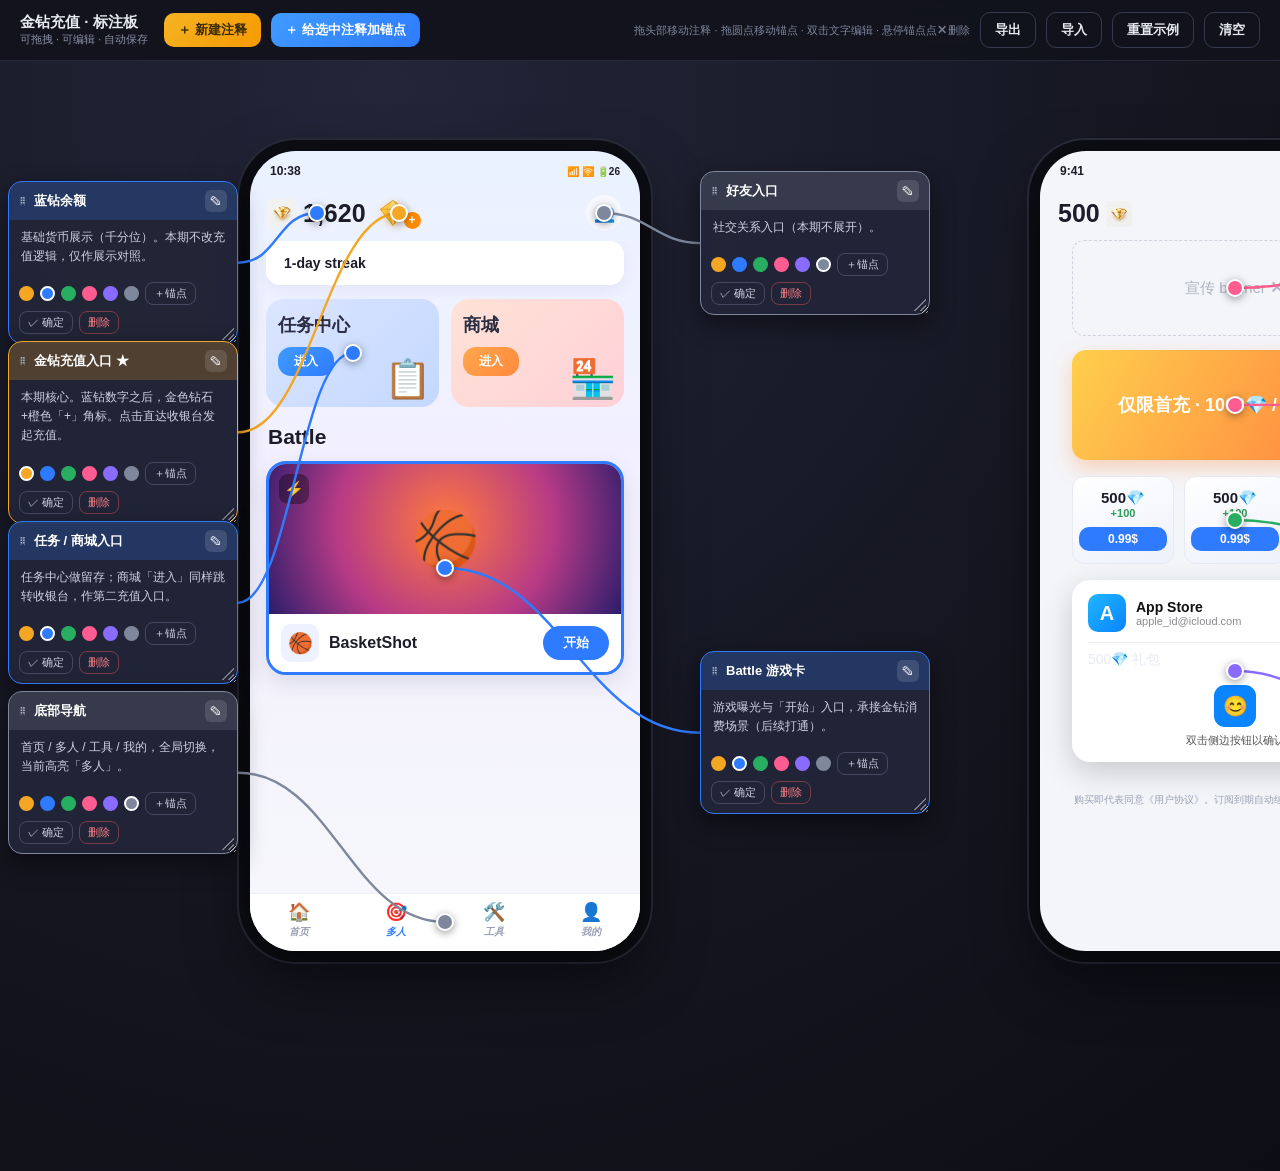
==== annotated.html @ d9003bb7 "feat: 金钻充值支付原型（收银台 + 首页入口 + 标注板 + CMS 商品后台 + 首页布局）" ====
<!DOCTYPE html>
<html lang="zh-CN">
<head>
<meta charset="UTF-8">
<meta name="viewport" content="width=device-width, initial-scale=1.0">
<title>金钻充值 · 可编辑交互标注板</title>
<style>
  * { margin: 0; padding: 0; box-sizing: border-box; -webkit-tap-highlight-color: transparent; }
  body {
    font-family: -apple-system, "SF Pro Text", "PingFang SC", "Segoe UI", Roboto, sans-serif;
    background: radial-gradient(circle at 30% 8%, #232539 0%, #14151f 60%, #0d0e15 100%);
    color: #e8eaf2;
    min-height: 100vh;
    padding: 0 0 80px;
  }

  /* ===== 顶部工具条 ===== */
  .toolbar {
    position: sticky; top: 0; z-index: 50;
    display: flex; align-items: center; gap: 10px; flex-wrap: wrap;
    padding: 12px 20px;
    background: rgba(18,19,28,0.92);
    backdrop-filter: blur(8px);
    border-bottom: 1px solid rgba(120,130,180,0.2);
  }
  .toolbar .title { font-size: 15px; font-weight: 800; margin-right: 6px; }
  .toolbar .title small { display:block; font-size:11px; font-weight:500; color:#8a90a6; }
  .btn {
    border: 1px solid rgba(140,150,200,0.3);
    background: #2a2c3a; color: #e8eaf2;
    font-size: 13px; font-weight: 600;
    padding: 8px 14px; border-radius: 10px; cursor: pointer;
    transition: all 0.15s;
  }
  .btn:hover { background: #353849; }
  .btn.primary { background: linear-gradient(135deg,#f5b324,#f59a00); color:#3a2a00; border:none; }
  .btn.blue { background: linear-gradient(135deg,#3f9bff,#2f7bff); color:#fff; border:none; }
  .btn.ghost { background: transparent; }
  .spacer { flex: 1; }
  .tip { font-size: 11px; color: #7e879c; }

  /* ===== 讲解板 ===== */
  .board {
    position: relative;
    width: 1680px;
    margin: 30px auto 0;
    min-height: 1000px;
  }
  #wire { position:absolute; inset:0; width:100%; height:100%; z-index:3; pointer-events:none; overflow:visible; }

  /* 手机外壳（背景参照，不可编辑） */
  .phone {
    position: absolute;
    width: 390px; height: 800px;
    background: linear-gradient(180deg, #eaf2ff, #f3f0ff 40%, #f6f7fb);
    border-radius: 46px; overflow: hidden;
    box-shadow: 0 24px 60px rgba(0,0,0,0.55), 0 0 0 11px #0d0e14, 0 0 0 13px #2a2c3a;
    display: flex; flex-direction: column; z-index: 2; user-select: none;
  }
  #phoneHome { left: 250px; top: 60px; }
  #phoneCashier { left: 1040px; top: 60px; background:#f4f5f9; }
  .phone-label { position:absolute; top:-42px; left:50%; transform:translateX(-50%); background:#2a2c3a; color:#fff; font-size:13px; font-weight:700; padding:6px 16px; border-radius:20px; white-space:nowrap; }

  .statusbar { height:40px; flex:0 0 auto; display:flex; align-items:center; justify-content:space-between; padding:0 20px; font-size:12px; font-weight:700; color:#1c1d28; }
  .sb-right { display:flex; gap:5px; font-size:10px; }
  .topbar { flex:0 0 auto; display:flex; align-items:center; justify-content:space-between; padding:4px 18px 10px; }
  .balance { display:flex; align-items:center; gap:12px; }
  .balance-item { display:flex; align-items:center; gap:7px; }
  .balance-num { font-size:25px; font-weight:800; color:#1c1d28; }
  .blue-gem { width:28px; height:28px; }
  .gold-gem-btn { border:none; background:transparent; padding:0; display:flex; align-items:center; gap:5px; }
  .gold-gem { width:30px; height:30px; filter:drop-shadow(0 2px 4px rgba(245,180,30,0.45)); }
  .gold-plus { width:17px; height:17px; margin-left:-9px; margin-top:14px; background:#ff8a00; color:#fff; border-radius:50%; font-size:12px; font-weight:800; line-height:17px; text-align:center; }
  .friends-btn { width:36px; height:36px; border-radius:50%; background:rgba(255,255,255,0.6); display:flex; align-items:center; justify-content:center; font-size:17px; border:none; }
  .content { flex:1 1 auto; overflow:hidden; padding:0 16px 12px; }
  .streak { background:#fff; border-radius:14px; padding:14px 18px; font-size:14px; font-weight:600; color:#1c1d28; box-shadow:0 4px 14px rgba(80,90,160,0.08); margin-bottom:14px; }
  .entry-row { display:grid; grid-template-columns:1fr 1fr; gap:12px; margin-bottom:18px; }
  .entry-card { border-radius:18px; padding:14px 12px; position:relative; overflow:hidden; min-height:108px; }
  .entry-card.task { background:linear-gradient(135deg,#dbe5ff,#c3d8ff); }
  .entry-card.shop { background:linear-gradient(135deg,#ffe2d6,#ffd0d8); }
  .entry-title { font-size:18px; font-weight:800; color:#2b2d42; }
  .entry-go { margin-top:10px; border:none; color:#fff; font-size:12px; font-weight:700; padding:6px 16px; border-radius:13px; }
  .entry-card.task .entry-go { background:linear-gradient(135deg,#3f9bff,#2f7bff); }
  .entry-card.shop .entry-go { background:linear-gradient(135deg,#ffa64d,#ff8a3d); }
  .entry-emoji { position:absolute; right:8px; bottom:6px; font-size:38px; }
  .section-title { font-size:21px; font-weight:800; color:#1c1d28; margin:2px 2px 12px; }
  .game-card { border-radius:20px; overflow:hidden; margin-bottom:16px; box-shadow:0 8px 22px rgba(40,50,90,0.12); }
  .game-card.featured { border:3px solid #2f7bff; }
  .game-hero { height:150px; display:flex; align-items:center; justify-content:center; font-size:54px; position:relative; }
  .game-hero.basket { background:radial-gradient(circle at 50% 40%, #ff7a3d, #b73a86 55%, #2a1d6b); }
  .flash-badge { position:absolute; top:10px; left:10px; width:30px; height:30px; background:rgba(0,0,0,0.35); border-radius:9px; display:flex; align-items:center; justify-content:center; font-size:16px; }
  .game-foot { display:flex; align-items:center; gap:10px; padding:10px 12px; background:#fff; }
  .game-thumb { width:38px; height:38px; border-radius:10px; display:flex; align-items:center; justify-content:center; font-size:20px; background:#eef1ff; }
  .game-name { flex:1; font-size:16px; font-weight:800; color:#1c1d28; }
  .game-start { border:none; background:#2f7bff; color:#fff; font-size:13px; font-weight:700; padding:8px 20px; border-radius:17px; }
  .tabbar { flex:0 0 auto; display:flex; background:#fff; border-top:1px solid #eef0f5; padding:7px 0 12px; }
  .tab { flex:1; display:flex; flex-direction:column; align-items:center; gap:2px; font-size:10px; font-weight:600; color:#9aa0b4; }
  .tab span { font-size:18px; }
  .tab.active { color:#2f7bff; }
  .cs-header { display:flex; align-items:center; padding:8px 18px 12px; }
  .cs-balance { display:flex; align-items:center; gap:6px; font-weight:800; font-size:24px; color:#1c1d28; }
  .cs-balance .blue-gem { width:26px; height:26px; }
  .promo { height:96px; border:1px dashed #cfd3dd; border-radius:12px; display:flex; align-items:center; justify-content:center; color:#aeb3c0; font-size:15px; margin:0 16px 14px; }
  .limited { margin:0 16px 16px; border-radius:14px; height:110px; background:linear-gradient(120deg,#ffcf4d,#ff7a3d); display:flex; align-items:center; justify-content:center; color:#fff; font-weight:800; font-size:18px; box-shadow:0 8px 20px rgba(255,140,60,0.35); }
  .grid { display:grid; grid-template-columns:repeat(3,1fr); gap:10px; padding:0 16px; }
  .pcell { background:linear-gradient(160deg,#fff,#eef1fb); border:1px solid #e7eaf3; border-radius:12px; padding:12px 6px; text-align:center; }
  .pcell .amt { font-size:15px; font-weight:800; color:#1c1d28; }
  .pcell .bonus { font-size:11px; color:#2f9d5b; font-weight:700; }
  .pcell .price { margin-top:8px; font-size:12px; font-weight:700; color:#fff; background:#2f7bff; border-radius:10px; padding:5px 0; }
  .legal2 { font-size:10px; color:#9aa0b4; padding:14px 18px 0; line-height:1.5; }
  .mini-sheet { margin:16px; border-radius:18px; background:#fff; box-shadow:0 10px 30px rgba(0,0,0,0.18); padding:14px 16px; }
  .ms-head { display:flex; align-items:center; gap:10px; margin-bottom:10px; }
  .ms-icon { width:38px; height:38px; border-radius:10px; background:linear-gradient(135deg,#1fb6ff,#0a84ff); color:#fff; font-weight:800; font-size:20px; display:flex; align-items:center; justify-content:center; }
  .ms-title { font-size:14px; font-weight:700; color:#111; }
  .ms-sub { font-size:11px; color:#8a8a8e; }
  .ms-row { display:flex; justify-content:space-between; font-size:14px; padding:8px 0; border-top:0.5px solid #eee; }
  .ms-face { text-align:center; font-size:11px; color:#555; margin-top:8px; }
  .ms-face .fid { width:42px; height:42px; border-radius:11px; background:#0a84ff; margin:0 auto 6px; display:flex; align-items:center; justify-content:center; color:#fff; font-size:20px; }

  /* ===== 可编辑注释卡 ===== */
  .note {
    position: absolute;
    width: 230px;
    min-width: 170px; min-height: 110px;
    max-width: 640px; max-height: 680px;
    background: rgba(34,37,55,0.95);
    border: 1.5px solid var(--c, #2f7bff);
    border-radius: 14px;
    box-shadow: 0 10px 26px rgba(0,0,0,0.45);
    z-index: 6;
    display: flex; flex-direction: column;
    resize: both; overflow: hidden;
  }
  .note.selected { box-shadow: 0 0 0 3px var(--c,#2f7bff), 0 10px 26px rgba(0,0,0,0.5); }
  /* 自定义缩放抓手（装饰，真实缩放走原生 resize 角区） */
  .note::after {
    content:""; position:absolute; right:3px; bottom:3px;
    width:12px; height:12px; pointer-events:none; opacity:0.75;
    background: linear-gradient(135deg, transparent 0 48%, rgba(255,255,255,0.55) 48% 58%, transparent 58% 72%, rgba(255,255,255,0.55) 72% 82%, transparent 82%);
  }
  .note-head {
    flex:0 0 auto;
    display:flex; align-items:center; gap:8px;
    padding:8px 10px; cursor:move;
    background: color-mix(in srgb, var(--c,#2f7bff) 22%, transparent);
    border-radius: 12px 12px 0 0;
  }
  .note-head .grip { color:#aeb4c8; font-size:13px; }
  .note-title {
    flex:1; font-size:13px; font-weight:800; color:#fff;
    outline:none; min-width:0;
  }
  .note-title:focus { background:rgba(255,255,255,0.08); border-radius:5px; }
  .edit-toggle {
    flex:0 0 auto; border:none; background:rgba(255,255,255,0.12); color:#fff;
    width:22px; height:22px; border-radius:6px; cursor:pointer; font-size:12px;
  }
  .note.editing .edit-toggle { display:none; }
  /* 正文：Markdown 预览 */
  .note-body {
    flex:1 1 auto; overflow:auto;
    font-size:12px; line-height:1.6; color:#cdd2e2;
    padding:8px 12px 10px; word-break:break-word;
  }
  .note.editing .note-body { display:none; }
  /* 正文：Markdown 编辑 */
  .note-edit {
    display:none; flex:1 1 auto; min-height:70px;
    margin:8px 10px; padding:6px 8px;
    background:#1b1d2a; color:#e8eaf2;
    border:1px solid rgba(140,150,200,0.35); border-radius:8px;
    font-family:inherit; font-size:12px; line-height:1.5; resize:none; outline:none;
  }
  .note.editing .note-edit { display:block; }
  /* Markdown 渲染样式 */
  .note-body.md h1 { font-size:15px; margin:4px 0 6px; color:#fff; }
  .note-body.md h2 { font-size:14px; margin:4px 0 5px; color:#fff; }
  .note-body.md h3 { font-size:13px; margin:3px 0 4px; color:#eef; }
  .note-body.md p  { margin:0 0 6px; }
  .note-body.md ul, .note-body.md ol { margin:0 0 6px; padding-left:18px; }
  .note-body.md li { margin:2px 0; }
  .note-body.md strong { color:#fff; }
  .note-body.md em { color:#dfe3f0; }
  .note-body.md code { background:rgba(255,255,255,0.12); padding:1px 5px; border-radius:5px; font-family:ui-monospace,Menlo,monospace; font-size:11px; color:#ffd27a; }
  .note-body.md pre { background:#15161f; padding:8px 10px; border-radius:8px; overflow:auto; margin:0 0 6px; }
  .note-body.md pre code { background:none; padding:0; color:#cfe3ff; }
  .note-body.md a { color:#7fb6ff; }
  .note-body.md blockquote { border-left:3px solid var(--c,#2f7bff); margin:0 0 6px; padding:2px 0 2px 10px; color:#aab1c6; }
  .note-body.md hr { border:none; border-top:1px solid rgba(255,255,255,0.2); margin:8px 0; }
  .note-foot { flex:0 0 auto; display:flex; align-items:center; gap:6px; padding:6px 10px 9px; flex-wrap:wrap; }
  .swatch { width:15px; height:15px; border-radius:50%; cursor:pointer; border:2px solid transparent; }
  .swatch.on { border-color:#fff; }
  .mini { font-size:11px; padding:3px 8px; border-radius:8px; border:1px solid rgba(150,160,200,0.3); background:transparent; color:#cdd2e2; cursor:pointer; }
  .mini:hover { background:rgba(255,255,255,0.08); }
  .mini.del { color:#ff8088; border-color:rgba(255,90,100,0.4); }

  /* 锚点 */
  .anchor {
    position:absolute; z-index:5;
    width:18px; height:18px; margin:-9px 0 0 -9px;
    border-radius:50%;
    background: var(--c,#2f7bff);
    border:2.5px solid #fff;
    box-shadow:0 2px 8px rgba(0,0,0,0.4);
    cursor:grab;
  }
  .anchor:hover { transform:scale(1.25); }
  .anchor.dragging { cursor:grabbing; }
  .anchor .x {
    position:absolute; top:-9px; right:-9px;
    width:15px; height:15px; border-radius:50%;
    background:#ff5a64; color:#fff; font-size:10px; line-height:15px; text-align:center;
    display:none; cursor:pointer;
  }
  .anchor:hover .x { display:block; }

  .empty-hint { position:absolute; left:50%; top:920px; transform:translateX(-50%); color:#5a607a; font-size:12px; }
</style>
</head>
<body>
  <div class="toolbar">
    <div class="title">金钻充值 · 标注板<small>可拖拽 · 可编辑 · 自动保存</small></div>
    <button class="btn primary" id="addNote">＋ 新建注释</button>
    <button class="btn blue" id="addAnchor">＋ 给选中注释加锚点</button>
    <span class="spacer"></span>
    <span class="tip">拖头部移动注释 · 拖圆点移动锚点 · 双击文字编辑 · 悬停锚点点✕删除</span>
    <button class="btn ghost" id="exportBtn">导出</button>
    <button class="btn ghost" id="importBtn">导入</button>
    <button class="btn ghost" id="resetBtn">重置示例</button>
    <button class="btn ghost" id="clearBtn">清空</button>
    <input type="file" id="fileInput" accept="application/json" style="display:none">
  </div>

  <div class="board" id="board">
    <svg id="wire"></svg>

    <!-- ===== 首页（背景参照） ===== -->
    <div class="phone" id="phoneHome">
      <div class="phone-label">① 首页（入口）</div>
      <div class="statusbar"><span>10:38</span><span class="sb-right">📶 🛜 🔋26</span></div>
      <div class="topbar">
        <div class="balance">
          <div class="balance-item" data-node="蓝钻余额"><img class="blue-gem" src="assets/gem.png" alt="蓝钻"><span class="balance-num">1,620</span></div>
          <button class="gold-gem-btn" data-node="金钻入口">
            <svg class="gold-gem" viewBox="0 0 48 48"><defs><linearGradient id="g1" x1="0" y1="0" x2="1" y2="1"><stop offset="0%" stop-color="#ffe27a"/><stop offset="45%" stop-color="#ffc01e"/><stop offset="100%" stop-color="#f59a00"/></linearGradient></defs><polygon points="24,4 44,18 24,44 4,18" fill="url(#g1)" stroke="#e08800" stroke-width="1.2"/><polygon points="24,4 32,18 24,44 16,18" fill="#fff4c2" opacity="0.55"/><line x1="4" y1="18" x2="44" y2="18" stroke="#e08800" stroke-width="1"/></svg>
            <span class="gold-plus">+</span>
          </button>
        </div>
        <button class="friends-btn" data-node="好友">👥</button>
      </div>
      <div class="content">
        <div class="streak" data-node="streak">1-day streak</div>
        <div class="entry-row">
          <div class="entry-card task" data-node="任务中心"><div class="entry-title">任务中心</div><button class="entry-go">进入</button><span class="entry-emoji">📋</span></div>
          <div class="entry-card shop" data-node="商城入口"><div class="entry-title">商城</div><button class="entry-go">进入</button><span class="entry-emoji">🏪</span></div>
        </div>
        <h2 class="section-title">Battle</h2>
        <div class="game-card featured" data-node="游戏卡">
          <div class="game-hero basket"><div class="flash-badge">⚡</div>🏀</div>
          <div class="game-foot"><div class="game-thumb">🏀</div><div class="game-name">BasketShot</div><button class="game-start">开始</button></div>
        </div>
      </div>
      <nav class="tabbar" data-node="底部导航">
        <div class="tab"><span>🏠</span><em>首页</em></div>
        <div class="tab active"><span>🎯</span><em>多人</em></div>
        <div class="tab"><span>🛠️</span><em>工具</em></div>
        <div class="tab"><span>👤</span><em>我的</em></div>
      </nav>
    </div>

    <!-- ===== 收银台（背景参照） ===== -->
    <div class="phone" id="phoneCashier">
      <div class="phone-label">② 收银台（支付）</div>
      <div class="statusbar"><span>9:41</span><span class="sb-right">📶 🛜 🔋</span></div>
      <div class="cs-header"><div class="cs-balance" data-node="余额"><span class="balance-num">500</span><img class="blue-gem" src="assets/gem.png"></div></div>
      <div class="content" style="overflow:hidden;">
        <div class="promo" data-node="宣传Banner">宣传 banner ✕</div>
        <div class="limited" data-node="限量首充卡">仅限首充 · 1000💎 / US$0.99</div>
        <div class="grid" data-node="商品档位">
          <div class="pcell"><div class="amt">500💎</div><div class="bonus">+100</div><div class="price">0.99$</div></div>
          <div class="pcell"><div class="amt">500💎</div><div class="bonus">+100</div><div class="price">0.99$</div></div>
          <div class="pcell"><div class="amt">500💎</div><div class="bonus">+100</div><div class="price">0.99$</div></div>
        </div>
        <div class="mini-sheet" data-node="支付面板">
          <div class="ms-head"><div class="ms-icon">A</div><div><div class="ms-title">App Store</div><div class="ms-sub">apple_id@icloud.com</div></div></div>
          <div class="ms-row"><span>500💎 礼包</span><span>¥6.00</span></div>
          <div class="ms-face"><div class="fid">😊</div>双击侧边按钮以确认</div>
        </div>
        <p class="legal2">购买即代表同意《用户协议》。订阅到期自动续费，可随时取消。</p>
      </div>
    </div>
  </div>

  <script>
  (function () {
    const board = document.getElementById('board');
    const svg = document.getElementById('wire');
    const SVGNS = 'http://www.w3.org/2000/svg';
    const KEY = 'payAnnoState_v2';
    const COLORS = ['#f5a623','#2f7bff','#27ae60','#ff5d8f','#8a6bff','#7e879c'];

    let state = { notes: [] };
    let selectedId = null;
    let uid = Date.now();
    const nid = () => 'n' + (++uid);
    const aid = () => 'a' + (++uid);

    /* ---------- 坐标工具 ---------- */
    function boardPoint(clientX, clientY) {
      const b = board.getBoundingClientRect();
      return { x: clientX - b.left, y: clientY - b.top };
    }
    function rectIn(el) {
      const b = board.getBoundingClientRect();
      const r = el.getBoundingClientRect();
      return { x:r.left-b.left, y:r.top-b.top, w:r.width, h:r.height,
               cx:r.left-b.left+r.width/2, cy:r.top-b.top+r.height/2 };
    }

    /* ---------- 持久化 ---------- */
    function save() { try { localStorage.setItem(KEY, JSON.stringify(state)); } catch(e){} }
    function load() {
      try { const s = localStorage.getItem(KEY); if (s) { state = JSON.parse(s); return true; } } catch(e){}
      return false;
    }

    /* ---------- 渲染 ---------- */
    const noteEls = new Map();   // id -> element
    const anchorEls = new Map(); // anchorId -> {el, noteId}

    function clearDom() {
      noteEls.forEach(el => el.remove()); noteEls.clear();
      anchorEls.forEach(o => o.el.remove()); anchorEls.clear();
    }

    function buildNote(note) {
      const el = document.createElement('div');
      el.className = 'note';
      el.style.setProperty('--c', note.color);
      el.style.left = note.x + 'px';
      el.style.top = note.y + 'px';
      if (note.w) el.style.width = note.w + 'px';
      if (note.h) el.style.height = note.h + 'px';
      el.dataset.id = note.id;
      el.innerHTML = `
        <div class="note-head">
          <span class="grip">⠿</span>
          <div class="note-title" contenteditable="true" spellcheck="false"></div>
          <button class="edit-toggle" title="编辑 / 预览（Markdown）">✎</button>
        </div>
        <div class="note-body md"></div>
        <textarea class="note-edit" spellcheck="false" placeholder="支持 Markdown：**粗体** *斜体* # 标题 - 列表 \`代码\` [链接](url) > 引用"></textarea>
        <div class="note-foot">
          ${COLORS.map(c => `<span class="swatch" data-c="${c}" style="background:${c}"></span>`).join('')}
          <button class="mini addA">＋锚点</button>
          <button class="mini done">✓ 确定</button>
          <button class="mini del">删除</button>
        </div>`;
      el.querySelector('.note-title').textContent = note.title || '新注释';
      el.querySelector('.note-body').textContent = note.body || '点击编辑说明…';
      board.appendChild(el);
      noteEls.set(note.id, el);

      // 选中
      el.addEventListener('mousedown', () => selectNote(note.id));
      // 编辑文字
      el.querySelector('.note-title').addEventListener('input', e => { note.title = e.target.textContent; save(); });
      el.querySelector('.note-body').addEventListener('input', e => { note.body = e.target.textContent; save(); });
      // 颜色
      el.querySelectorAll('.swatch').forEach(s => {
        if (s.dataset.c === note.color) s.classList.add('on');
        s.addEventListener('click', () => {
          note.color = s.dataset.c;
          el.style.setProperty('--c', note.color);
          el.querySelectorAll('.swatch').forEach(x => x.classList.toggle('on', x.dataset.c === note.color));
          (note.anchors||[]).forEach(a => { const ao = anchorEls.get(a.id); if (ao) ao.el.style.setProperty('--c', note.color); });
          drawWires(); save();
        });
      });
      // 加锚点
      el.querySelector('.addA').addEventListener('click', () => addAnchor(note));
      // 删除
      el.querySelector('.del').addEventListener('click', () => removeNote(note.id));
      // 拖拽（头部）
      makeDraggable(el.querySelector('.note-head'), (dx,dy) => {
        note.x += dx; note.y += dy;
        el.style.left = note.x + 'px'; el.style.top = note.y + 'px';
        drawWires();
      }, save);

      (note.anchors || []).forEach(a => buildAnchor(note, a));
    }

    function buildAnchor(note, a) {
      const el = document.createElement('div');
      el.className = 'anchor';
      el.style.setProperty('--c', note.color);
      el.style.left = a.x + 'px'; el.style.top = a.y + 'px';
      el.innerHTML = `<span class="x">✕</span>`;
      board.appendChild(el);
      anchorEls.set(a.id, { el, noteId: note.id });

      el.querySelector('.x').addEventListener('click', (e) => { e.stopPropagation(); removeAnchor(note.id, a.id); });
      makeDraggable(el, (dx,dy) => {
        a.x += dx; a.y += dy;
        el.style.left = a.x + 'px'; el.style.top = a.y + 'px';
        drawWires();
      }, save, true);
    }

    function render() {
      clearDom();
      state.notes.forEach(buildNote);
      drawWires();
      updateSelection();
    }

    /* ---------- 连线 ---------- */
    function curve(x1,y1,x2,y2,color) {
      const dx = Math.max(40, Math.abs(x2-x1)*0.45);
      const c1x = x1 + (x2>x1?dx:-dx), c2x = x2 + (x2>x1?-dx:dx);
      const p = document.createElementNS(SVGNS,'path');
      p.setAttribute('d', `M ${x1} ${y1} C ${c1x} ${y1} ${c2x} ${y2} ${x2} ${y2}`);
      p.setAttribute('fill','none'); p.setAttribute('stroke',color);
      p.setAttribute('stroke-width','2.4'); p.setAttribute('stroke-linecap','round');
      svg.appendChild(p);
    }
    function drawWires() {
      while (svg.firstChild) svg.removeChild(svg.firstChild);
      state.notes.forEach(note => {
        const nEl = noteEls.get(note.id); if (!nEl) return;
        const n = rectIn(nEl);
        (note.anchors||[]).forEach(a => {
          const ao = anchorEls.get(a.id); if (!ao) return;
          const ax = a.x, ay = a.y;
          // 注释卡取靠近锚点的一侧边中点
          const startX = (ax > n.cx) ? n.x + n.w : n.x;
          const startY = n.cy;
          curve(startX, startY, ax, ay, note.color);
        });
      });
    }

    /* ---------- 拖拽通用 ---------- */
    function makeDraggable(handle, onMove, onEnd, isAnchor) {
      handle.addEventListener('pointerdown', (e) => {
        if (e.target.isContentEditable) return;
        if (e.target.classList && e.target.classList.contains('x')) return;
        e.preventDefault();
        handle.setPointerCapture(e.pointerId);
        if (isAnchor) handle.classList.add('dragging');
        let last = { x: e.clientX, y: e.clientY };
        const move = (ev) => {
          const dx = ev.clientX - last.x, dy = ev.clientY - last.y;
          last = { x: ev.clientX, y: ev.clientY };
          onMove(dx, dy);
        };
        const up = (ev) => {
          handle.releasePointerCapture(e.pointerId);
          handle.removeEventListener('pointermove', move);
          handle.removeEventListener('pointerup', up);
          if (isAnchor) handle.classList.remove('dragging');
          onEnd && onEnd();
        };
        handle.addEventListener('pointermove', move);
        handle.addEventListener('pointerup', up);
      });
    }

    /* ---------- 操作 ---------- */
    function viewCenter() {
      // 在当前可视区域中心放置
      const x = board.scrollLeft + window.scrollX;
      return { x: (window.innerWidth/2) - board.getBoundingClientRect().left + 0, y: 200 + window.scrollY };
    }
    function addNote(opts) {
      const note = Object.assign({
        id: nid(), x: 40, y: 120, color: COLORS[0],
        title: '新注释', body: '点击编辑说明…', anchors: []
      }, opts || {});
      state.notes.push(note);
      buildNote(note);
      selectNote(note.id);
      drawWires(); save();
      return note;
    }
    function addAnchor(note) {
      const nEl = noteEls.get(note.id); const n = rectIn(nEl);
      const a = { id: aid(), x: n.cx + (n.cx < 840 ? 180 : -180), y: n.cy };
      note.anchors = note.anchors || [];
      note.anchors.push(a);
      buildAnchor(note, a);
      drawWires(); save();
    }
    function removeNote(id) {
      const i = state.notes.findIndex(n => n.id === id);
      if (i < 0) return;
      (state.notes[i].anchors||[]).forEach(a => { const ao = anchorEls.get(a.id); if (ao){ao.el.remove(); anchorEls.delete(a.id);} });
      const el = noteEls.get(id); if (el){ el.remove(); noteEls.delete(id); }
      state.notes.splice(i,1);
      if (selectedId === id) selectedId = null;
      drawWires(); save();
    }
    function removeAnchor(noteId, anchorId) {
      const note = state.notes.find(n => n.id === noteId); if (!note) return;
      note.anchors = (note.anchors||[]).filter(a => a.id !== anchorId);
      const ao = anchorEls.get(anchorId); if (ao){ ao.el.remove(); anchorEls.delete(anchorId); }
      drawWires(); save();
    }
    function selectNote(id) {
      selectedId = id; updateSelection();
    }
    function updateSelection() {
      noteEls.forEach((el,id) => el.classList.toggle('selected', id === selectedId));
    }

    /* ---------- 示例数据（基于 UI 节点定位锚点） ---------- */
    function seed() {
      state = { notes: [] };
      clearDom();
      const defs = [
        { node:'蓝钻余额', color:'#2f7bff', x:8,   y:90,  title:'蓝钻余额', body:'基础货币展示（千分位）。本期不改充值逻辑，仅作展示对照。' },
        { node:'金钻入口', color:'#f5a623', x:8,   y:250, title:'金钻充值入口 ★', body:'本期核心。蓝钻数字之后，金色钻石+橙色「+」角标。点击直达收银台发起充值。' },
        { node:'任务中心', color:'#2f7bff', x:8,   y:430, title:'任务 / 商城入口', body:'任务中心做留存；商城「进入」同样跳转收银台，作第二充值入口。' },
        { node:'底部导航', color:'#7e879c', x:8,   y:600, title:'底部导航', body:'首页 / 多人 / 工具 / 我的，全局切换，当前高亮「多人」。' },
        { node:'好友',     color:'#7e879c', x:700, y:80,  title:'好友入口', body:'社交关系入口（本期不展开）。' },
        { node:'游戏卡',   color:'#2f7bff', x:700, y:560, title:'Battle 游戏卡', body:'游戏曝光与「开始」入口，承接金钻消费场景（后续打通）。' },
        { node:'宣传Banner', color:'#ff5d8f', x:1450, y:80,  title:'宣传 Banner', body:'运营位，可关闭；关闭后下方内容自动上移。' },
        { node:'限量首充卡', color:'#ff5d8f', x:1450, y:230, title:'限量首充卡', body:'仅限首次购买的高性价比礼包，刺激首充转化。' },
        { node:'商品档位',  color:'#27ae60', x:1450, y:400, title:'商品档位', body:'多档礼包（如 500💎+100 / 0.99$）。点击发起购买，未登录先拦截登录。' },
        { node:'支付面板',  color:'#8a6bff', x:1450, y:580, title:'支付确认面板', body:'iOS：App Store + Face ID 双击确认；Android：Google Play + 购买。成功后余额累加并提示到账。' },
      ];
      defs.forEach(d => {
        const target = board.querySelector(`[data-node="${d.node}"]`);
        const note = { id: nid(), x:d.x, y:d.y, color:d.color, title:d.title, body:d.body, anchors:[] };
        if (target) { const t = rectIn(target); note.anchors.push({ id: aid(), x: t.cx, y: t.cy }); }
        state.notes.push(note);
      });
      render(); save();
    }

    /* ---------- 工具条 ---------- */
    document.getElementById('addNote').addEventListener('click', () => {
      addNote({ x: board.scrollLeft + 60, y: 90 });
    });
    document.getElementById('addAnchor').addEventListener('click', () => {
      const note = state.notes.find(n => n.id === selectedId);
      if (!note) { alert('请先点选一张注释卡，再添加锚点'); return; }
      addAnchor(note);
    });
    document.getElementById('resetBtn').addEventListener('click', () => {
      if (confirm('重置为示例标注？当前修改会丢失。')) seed();
    });
    document.getElementById('clearBtn').addEventListener('click', () => {
      if (confirm('清空所有注释与锚点？')) { state = { notes: [] }; render(); save(); }
    });
    document.getElementById('exportBtn').addEventListener('click', () => {
      const blob = new Blob([JSON.stringify(state,null,2)], {type:'application/json'});
      const a = document.createElement('a');
      a.href = URL.createObjectURL(blob); a.download = 'annotations.json'; a.click();
      URL.revokeObjectURL(a.href);
    });
    document.getElementById('importBtn').addEventListener('click', () => document.getElementById('fileInput').click());
    document.getElementById('fileInput').addEventListener('change', (e) => {
      const f = e.target.files[0]; if (!f) return;
      const r = new FileReader();
      r.onload = () => { try { state = JSON.parse(r.result); render(); save(); } catch(err){ alert('文件解析失败'); } };
      r.readAsText(f); e.target.value = '';
    });

    // 点空白处取消选中
    board.addEventListener('mousedown', (e) => {
      if (e.target === board || e.target === svg) { selectedId = null; updateSelection(); }
    });

    window.addEventListener('resize', drawWires);
    window.addEventListener('scroll', drawWires);

    /* ---------- 启动 ---------- */
    function start() {
      if (load() && state.notes && state.notes.length) render();
      else seed();
    }
    // 等图片加载完再定位示例锚点
    const imgs = Array.from(document.images);
    let pending = imgs.filter(i => !i.complete).length;
    if (pending === 0) start();
    else imgs.forEach(i => i.addEventListener('load', () => { if (--pending === 0) start(); }, { once:true }));
    setTimeout(() => { if (!noteEls.size) start(); }, 600);
  })();
  </script>
</body>
</html>
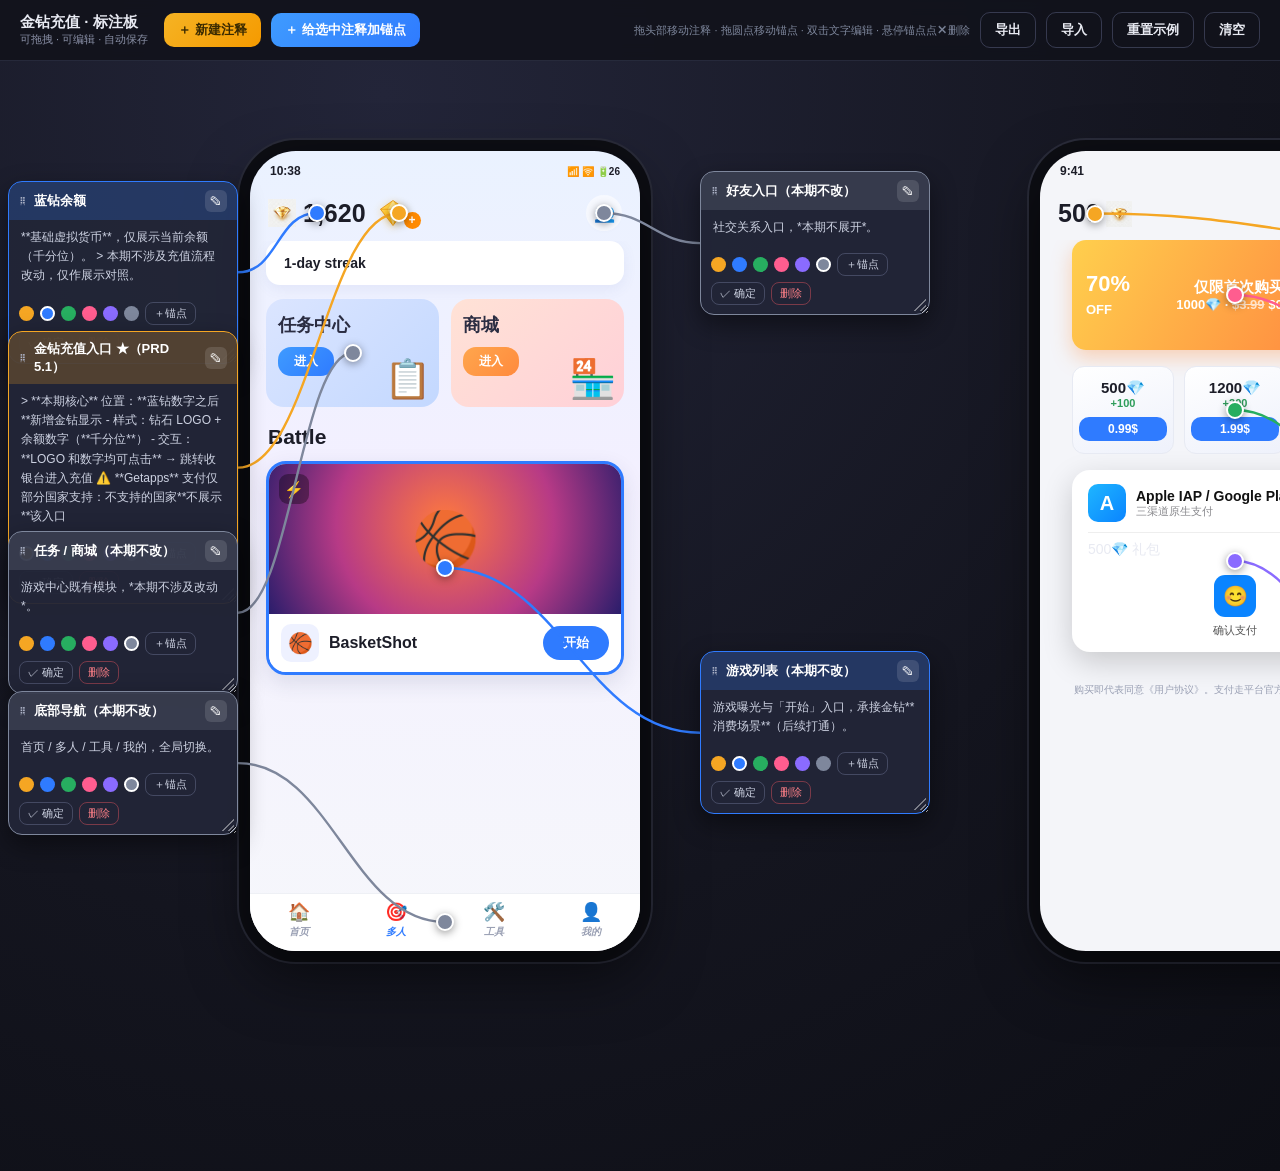
==== commit 1fba53c0: "docs: 按 PRD V1.5 更新交互标注板（三渠道支付/Getapps/首充卡规则/购买流程）；补全首页布局" ====
--- a/annotated.html
+++ b/annotated.html
@@ -274,19 +274,22 @@
       <div class="statusbar"><span>9:41</span><span class="sb-right">📶 🛜 🔋</span></div>
       <div class="cs-header"><div class="cs-balance" data-node="余额"><span class="balance-num">500</span><img class="blue-gem" src="assets/gem.png"></div></div>
       <div class="content" style="overflow:hidden;">
-        <div class="promo" data-node="宣传Banner">宣传 banner ✕</div>
-        <div class="limited" data-node="限量首充卡">仅限首充 · 1000💎 / US$0.99</div>
+        <div class="limited" data-node="限量首充卡" style="justify-content:space-between;padding:0 14px">
+          <div style="font-size:22px;font-weight:800;line-height:1.05">70%<br><span style="font-size:13px">OFF</span></div>
+          <div style="text-align:center"><div style="font-size:15px;font-weight:800">仅限首次购买</div><div style="font-size:13px">1000💎 · <s style="opacity:.7">$3.99</s> <b>$0.99</b></div></div>
+          <div style="font-size:30px">🎁</div>
+        </div>
         <div class="grid" data-node="商品档位">
           <div class="pcell"><div class="amt">500💎</div><div class="bonus">+100</div><div class="price">0.99$</div></div>
-          <div class="pcell"><div class="amt">500💎</div><div class="bonus">+100</div><div class="price">0.99$</div></div>
-          <div class="pcell"><div class="amt">500💎</div><div class="bonus">+100</div><div class="price">0.99$</div></div>
+          <div class="pcell"><div class="amt">1200💎</div><div class="bonus">+300</div><div class="price">1.99$</div></div>
+          <div class="pcell"><div class="amt">3000💎</div><div class="bonus">+900</div><div class="price">4.99$</div></div>
         </div>
         <div class="mini-sheet" data-node="支付面板">
-          <div class="ms-head"><div class="ms-icon">A</div><div><div class="ms-title">App Store</div><div class="ms-sub">apple_id@icloud.com</div></div></div>
+          <div class="ms-head"><div class="ms-icon">A</div><div><div class="ms-title">Apple IAP / Google Play / Mi Pay</div><div class="ms-sub">三渠道原生支付</div></div></div>
           <div class="ms-row"><span>500💎 礼包</span><span>¥6.00</span></div>
-          <div class="ms-face"><div class="fid">😊</div>双击侧边按钮以确认</div>
-        </div>
-        <p class="legal2">购买即代表同意《用户协议》。订阅到期自动续费，可随时取消。</p>
+          <div class="ms-face"><div class="fid">😊</div>确认支付</div>
+        </div>
+        <p class="legal2">购买即代表同意《用户协议》。支付走平台官方通道。</p>
       </div>
     </div>
   </div>
@@ -519,16 +522,16 @@
       state = { notes: [] };
       clearDom();
       const defs = [
-        { node:'蓝钻余额', color:'#2f7bff', x:8,   y:90,  title:'蓝钻余额', body:'基础货币展示（千分位）。本期不改充值逻辑，仅作展示对照。' },
-        { node:'金钻入口', color:'#f5a623', x:8,   y:250, title:'金钻充值入口 ★', body:'本期核心。蓝钻数字之后，金色钻石+橙色「+」角标。点击直达收银台发起充值。' },
-        { node:'任务中心', color:'#2f7bff', x:8,   y:430, title:'任务 / 商城入口', body:'任务中心做留存；商城「进入」同样跳转收银台，作第二充值入口。' },
-        { node:'底部导航', color:'#7e879c', x:8,   y:600, title:'底部导航', body:'首页 / 多人 / 工具 / 我的，全局切换，当前高亮「多人」。' },
-        { node:'好友',     color:'#7e879c', x:700, y:80,  title:'好友入口', body:'社交关系入口（本期不展开）。' },
-        { node:'游戏卡',   color:'#2f7bff', x:700, y:560, title:'Battle 游戏卡', body:'游戏曝光与「开始」入口，承接金钻消费场景（后续打通）。' },
-        { node:'宣传Banner', color:'#ff5d8f', x:1450, y:80,  title:'宣传 Banner', body:'运营位，可关闭；关闭后下方内容自动上移。' },
-        { node:'限量首充卡', color:'#ff5d8f', x:1450, y:230, title:'限量首充卡', body:'仅限首次购买的高性价比礼包，刺激首充转化。' },
-        { node:'商品档位',  color:'#27ae60', x:1450, y:400, title:'商品档位', body:'多档礼包（如 500💎+100 / 0.99$）。点击发起购买，未登录先拦截登录。' },
-        { node:'支付面板',  color:'#8a6bff', x:1450, y:580, title:'支付确认面板', body:'iOS：App Store + Face ID 双击确认；Android：Google Play + 购买。成功后余额累加并提示到账。' },
+        { node:'蓝钻余额', color:'#2f7bff', x:8,   y:90,  title:'蓝钻余额', body:'**基础虚拟货币**，仅展示当前余额（千分位）。\n\n> 本期不涉及充值流程改动，仅作展示对照。' },
+        { node:'金钻入口', color:'#f5a623', x:8,   y:240, title:'金钻充值入口 ★（PRD 5.1）', body:'> **本期核心**\n\n位置：**蓝钻数字之后**新增金钻显示\n- 样式：钻石 LOGO + 余额数字（**千分位**）\n- 交互：**LOGO 和数字均可点击** → 跳转收银台进入充值\n\n⚠️ **Getapps** 支付仅部分国家支持：不支持的国家**不展示**该入口' },
+        { node:'任务中心', color:'#7e879c', x:8,   y:440, title:'任务 / 商城（本期不改）', body:'游戏中心既有模块，*本期不涉及改动*。' },
+        { node:'底部导航', color:'#7e879c', x:8,   y:600, title:'底部导航（本期不改）', body:'首页 / 多人 / 工具 / 我的，全局切换。' },
+        { node:'好友',     color:'#7e879c', x:700, y:80,  title:'好友入口（本期不改）', body:'社交关系入口，*本期不展开*。' },
+        { node:'游戏卡',   color:'#2f7bff', x:700, y:560, title:'游戏列表（本期不改）', body:'游戏曝光与「开始」入口，承接金钻**消费场景**（后续打通）。' },
+        { node:'余额',     color:'#f5a623', x:1450, y:60,  title:'收银台顶部 · 金钻余额', body:'顶部展示用户当前**金钻余额**（样式同首页入口）。\n\n支付成功后**实时刷新**余额数字。' },
+        { node:'限量首充卡', color:'#ff5d8f', x:1450, y:210, title:'限时优惠 · 首充卡（PRD 5.2.1）', body:'**仅首充**：仅对历史从未成功购买金钻的用户展示。\n- 左：折扣力度，如 `70% OFF`\n- 中：钻石数量 + 原价 + 折扣价\n- 右：占位图\n\n购买成功后该入口**消失**（刷新页面）。全区域可点击拉起支付。' },
+        { node:'商品档位',  color:'#27ae60', x:1450, y:400, title:'商品区（PRD 5.2.1）', body:'进入页面常驻展示，**按金额由低到高**排序：\n- 钻石金额（标准 + 赠送）\n- 钻石 LOGO\n- 价格\n\n全部可点击拉起支付。**商品支持后台配置**。' },
+        { node:'支付面板',  color:'#8a6bff', x:1450, y:560, title:'支付面板 · 三渠道（PRD 5.2.2/5.2.3）', body:'点击商品先校验登录：\n- **未登录**：toast「请登录后购买」→ 系统登录 → 自动续购\n- **已登录**：直接拉起支付\n\n三渠道原生支付：\n1. **Apple IAP**（iOS）\n2. **Google Play**（Android）\n3. **Mi Pay / Getapps**（小米商店）\n\n结果：成功→回收银台刷新余额；失败/取消→toast「购买失败，请重试」「交易取消」。' },
       ];
       defs.forEach(d => {
         const target = board.querySelector(`[data-node="${d.node}"]`);
